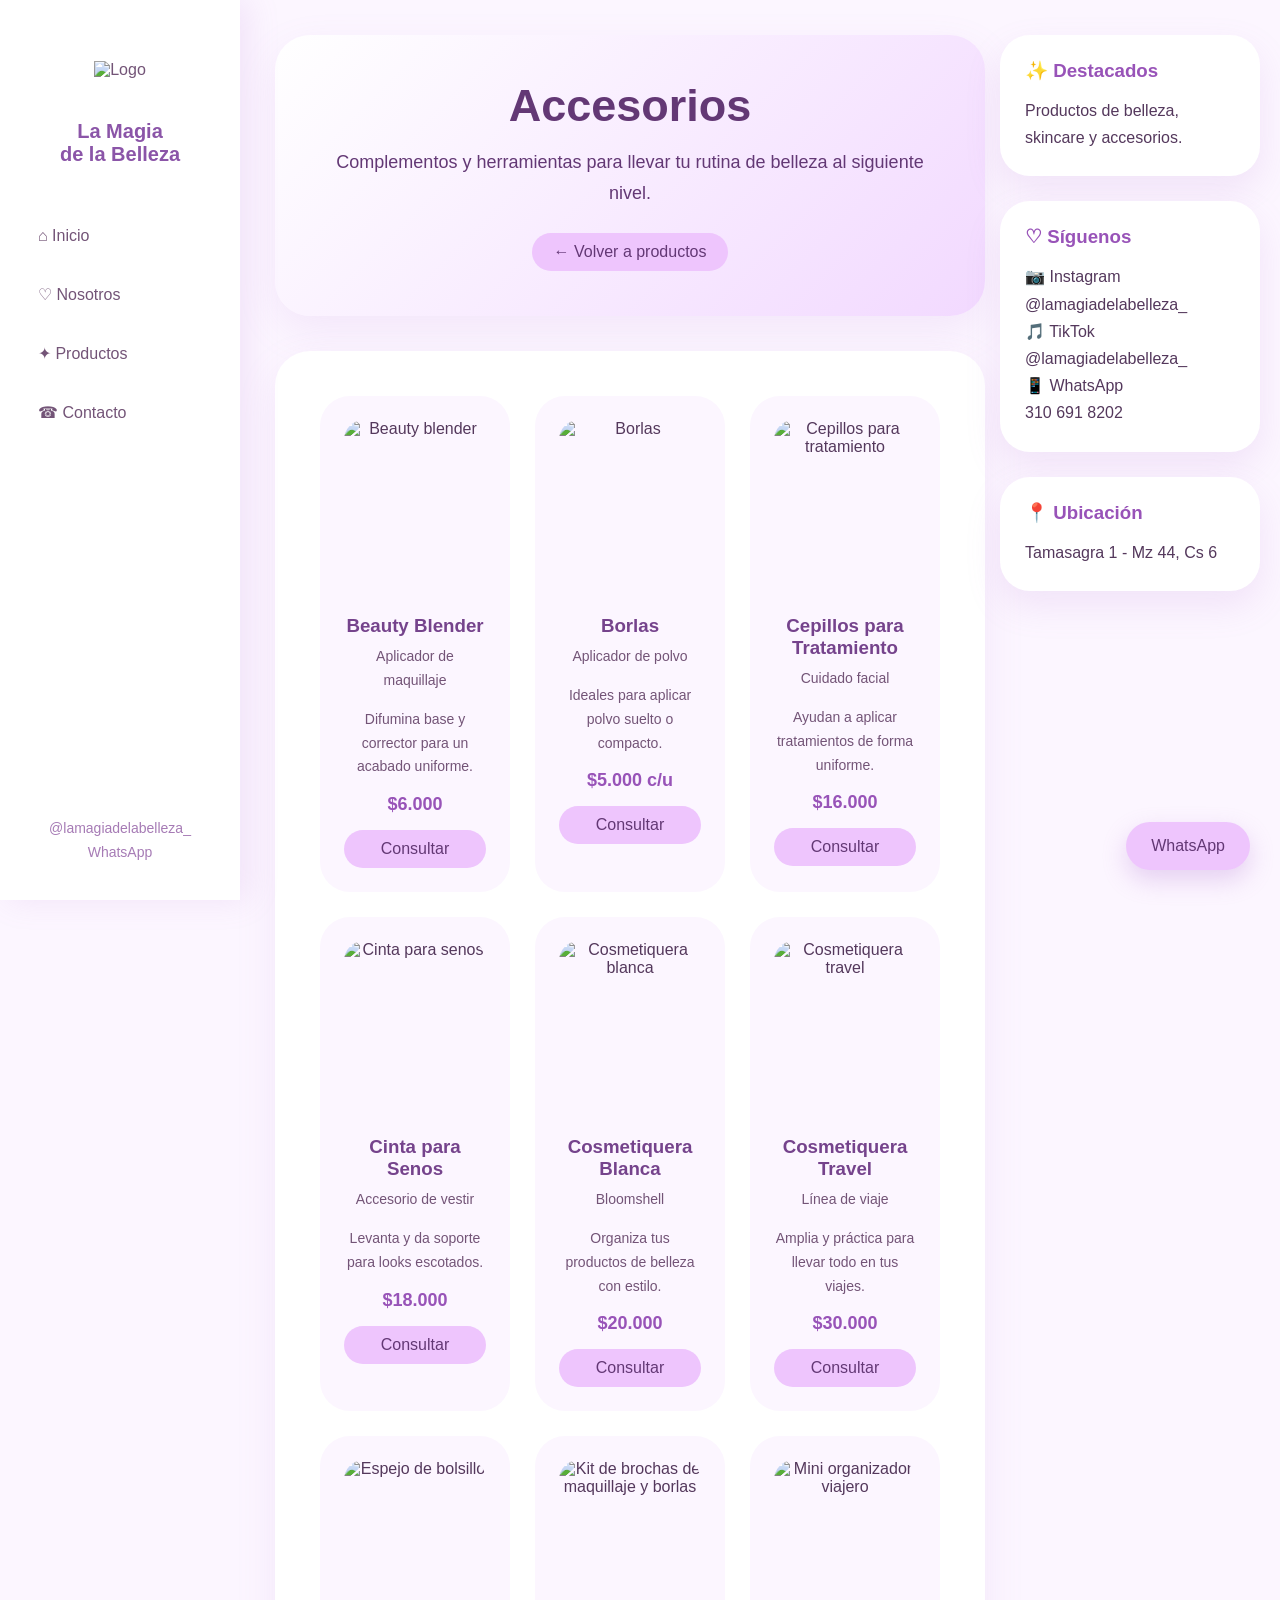
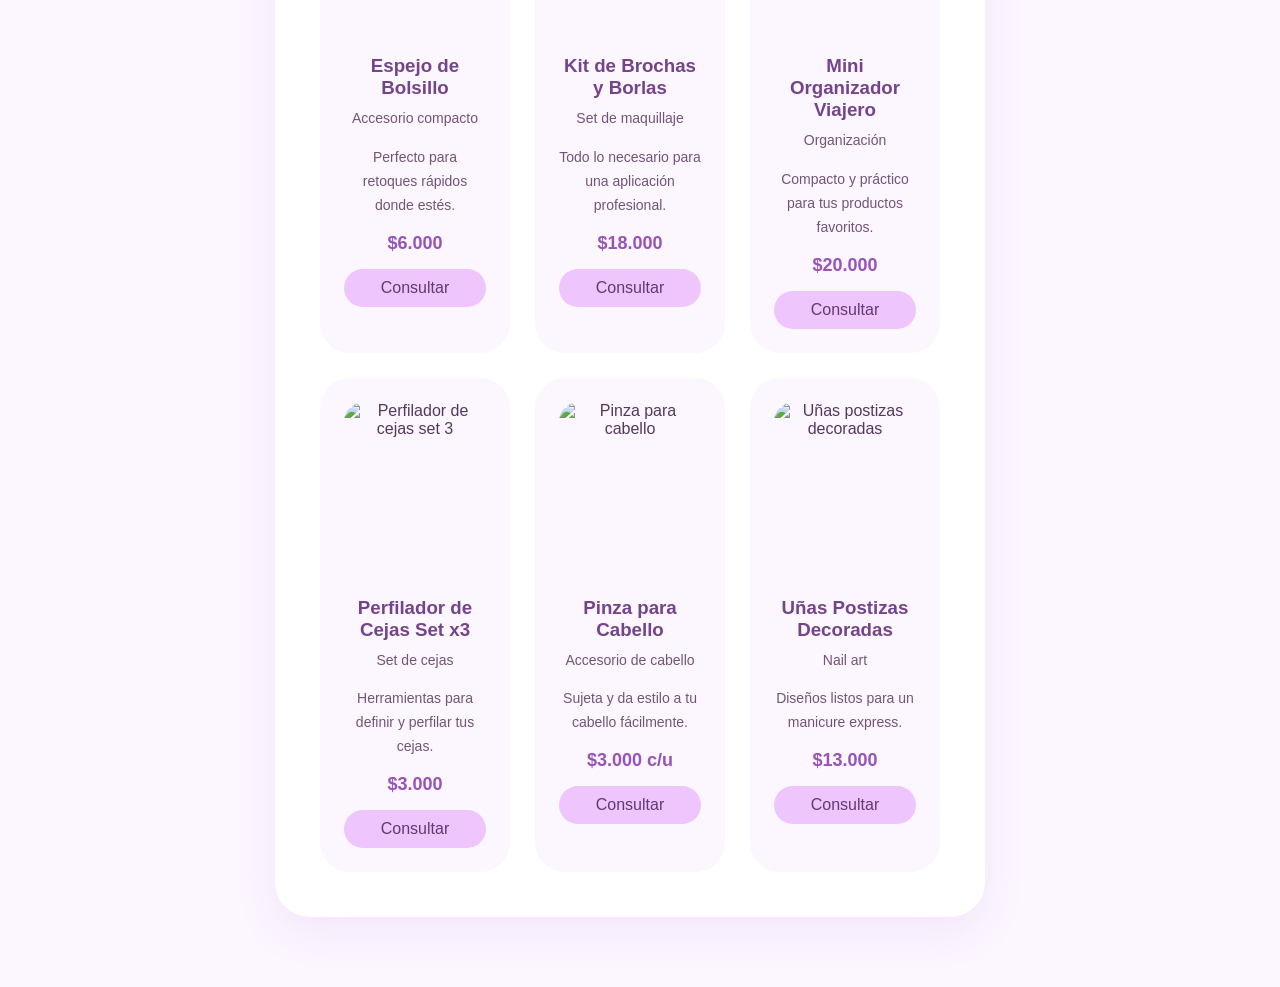
==== accesorios.html @ 2b06f8c1 "Add files via upload" ====
<!DOCTYPE html>
<html lang="es">

<head>

<meta charset="UTF-8">
<meta name="viewport" content="width=device-width, initial-scale=1.0">

<title>Accesorios | La Magia de la Belleza</title>


<link rel="icon" type="image/png" href="images/personaje.png">

<link rel="stylesheet" href="estilos.css">

</head>


<body>


<div class="pagina">


<!-- MENÚ IZQUIERDO -->

<aside class="menu-lateral">

<a href="index.html#inicio">
<img src="images/logo.png" class="logo" alt="Logo">
</a>

<h3>
La Magia<br>
de la Belleza
</h3>

<nav>

<a href="index.html#inicio">⌂ Inicio</a>

<a href="index.html#nosotros">♡ Nosotros</a>

<a href="index.html#productos">✦ Productos</a>

<a href="index.html#contacto">☎ Contacto</a>

</nav>

<div class="redes">

<p>@lamagiadelabelleza_</p>

<p>WhatsApp</p>

</div>

</aside>



<!-- CONTENIDO CENTRAL -->

<main class="contenido">


<section id="categoria-accesorios" class="categoria">

<h1>Accesorios</h1>

<p>
Complementos y herramientas para llevar tu rutina
de belleza al siguiente nivel.
</p>

<a href="index.html#productos" class="boton-volver">
← Volver a productos
</a>

</section>


<section id="lista-accesorios">

<div class="productos">


<div class="producto">
<img src="images/img2.jpg" alt="Beauty blender">
<h3>Beauty Blender</h3>
<p>Aplicador de maquillaje</p>
<p>Difumina base y corrector para un acabado uniforme.</p>
<strong>$6.000</strong>
<a href="#" class="boton-consultar">Consultar</a>
</div>

<div class="producto">
<img src="images/img5.jpg" alt="Borlas">
<h3>Borlas</h3>
<p>Aplicador de polvo</p>
<p>Ideales para aplicar polvo suelto o compacto.</p>
<strong>$5.000 c/u</strong>
<a href="#" class="boton-consultar">Consultar</a>
</div>

<div class="producto">
<img src="images/img10.jpg" alt="Cepillos para tratamiento">
<h3>Cepillos para Tratamiento</h3>
<p>Cuidado facial</p>
<p>Ayudan a aplicar tratamientos de forma uniforme.</p>
<strong>$16.000</strong>
<a href="#" class="boton-consultar">Consultar</a>
</div>

<div class="producto">
<img src="images/img11.jpg" alt="Cinta para senos">
<h3>Cinta para Senos</h3>
<p>Accesorio de vestir</p>
<p>Levanta y da soporte para looks escotados.</p>
<strong>$18.000</strong>
<a href="#" class="boton-consultar">Consultar</a>
</div>

<div class="producto">
<img src="images/img9.jpg" alt="Cosmetiquera blanca">
<h3>Cosmetiquera Blanca</h3>
<p>Bloomshell</p>
<p>Organiza tus productos de belleza con estilo.</p>
<strong>$20.000</strong>
<a href="#" class="boton-consultar">Consultar</a>
</div>

<div class="producto">
<img src="images/img8.jpg" alt="Cosmetiquera travel">
<h3>Cosmetiquera Travel</h3>
<p>Línea de viaje</p>
<p>Amplia y práctica para llevar todo en tus viajes.</p>
<strong>$30.000</strong>
<a href="#" class="boton-consultar">Consultar</a>
</div>

<div class="producto">
<img src="images/img3.jpg" alt="Espejo de bolsillo">
<h3>Espejo de Bolsillo</h3>
<p>Accesorio compacto</p>
<p>Perfecto para retoques rápidos donde estés.</p>
<strong>$6.000</strong>
<a href="#" class="boton-consultar">Consultar</a>
</div>

<div class="producto">
<img src="images/img1.jpg" alt="Kit de brochas de maquillaje y borlas">
<h3>Kit de Brochas y Borlas</h3>
<p>Set de maquillaje</p>
<p>Todo lo necesario para una aplicación profesional.</p>
<strong>$18.000</strong>
<a href="#" class="boton-consultar">Consultar</a>
</div>

<div class="producto">
<img src="images/img4.jpg" alt="Mini organizador viajero">
<h3>Mini Organizador Viajero</h3>
<p>Organización</p>
<p>Compacto y práctico para tus productos favoritos.</p>
<strong>$20.000</strong>
<a href="#" class="boton-consultar">Consultar</a>
</div>

<div class="producto">
<img src="images/img12.jpg" alt="Perfilador de cejas set 3">
<h3>Perfilador de Cejas Set x3</h3>
<p>Set de cejas</p>
<p>Herramientas para definir y perfilar tus cejas.</p>
<strong>$3.000</strong>
<a href="#" class="boton-consultar">Consultar</a>
</div>

<div class="producto">
<img src="images/img6.jpg" alt="Pinza para cabello">
<h3>Pinza para Cabello</h3>
<p>Accesorio de cabello</p>
<p>Sujeta y da estilo a tu cabello fácilmente.</p>
<strong>$3.000 c/u</strong>
<a href="#" class="boton-consultar">Consultar</a>
</div>

<div class="producto">
<img src="images/img7.jpg" alt="Uñas postizas decoradas">
<h3>Uñas Postizas Decoradas</h3>
<p>Nail art</p>
<p>Diseños listos para un manicure express.</p>
<strong>$13.000</strong>
<a href="#" class="boton-consultar">Consultar</a>
</div>

</div>

</section>


</main>



<!-- COLUMNA DERECHA -->

<aside class="derecha">


<div class="tarjeta-lateral">

<h3>✨ Destacados</h3>

<p>Productos de belleza, skincare y accesorios.</p>

</div>


<div class="tarjeta-lateral">

<h3>♡ Síguenos</h3>

<p>
📷 Instagram<br>
@lamagiadelabelleza_
</p>

<p>
🎵 TikTok<br>
@lamagiadelabelleza_
</p>

<p>
📱 WhatsApp<br>
310 691 8202
</p>

</div>


<div class="tarjeta-lateral">

<h3>📍 Ubicación</h3>

<p>Tamasagra 1 - Mz 44, Cs 6</p>

</div>


</aside>


</div>


<a
href="https://wa.me/573106918202"
class="whatsapp"
target="_blank">
WhatsApp
</a>

<script>

const botones = document.querySelectorAll(".boton-consultar");

botones.forEach(function(boton) {

    boton.addEventListener("click", function(event) {

        event.preventDefault();

        const tarjeta = boton.closest(".producto");

        const nombreProducto = tarjeta.querySelector("h3").textContent.trim();

        const mensaje =
            "Hola, quisiera información sobre " + nombreProducto + ".";

        const numero = "573106918202";

        const enlace =
            "https://wa.me/" + numero + "?text=" + encodeURIComponent(mensaje);

        window.open(enlace, "_blank");

    });

});

</script>

</body>

</html>
---- estilos.css ----
/* ===============================
   CONFIGURACIÓN GENERAL
================================ */


*{
    margin:0;
    padding:0;
    box-sizing:border-box;
}


html{
    scroll-behavior:smooth;
}


body{

    font-family: "Arial", sans-serif;

    background:#FCF6FF;

    color:#54385c;

}




/* ===============================
   ESTRUCTURA PRINCIPAL
================================ */


.pagina{

    display:flex;

    min-height:100vh;

}



/* ===============================
   MENÚ LATERAL
================================ */


.menu-lateral{

    width:240px;

    height:100vh;

    position:fixed;

    left:0;

    top:0;


    background:#ffffff;


    padding:35px 20px;


    display:flex;

    flex-direction:column;

    align-items:center;


    box-shadow:
    8px 0 30px rgba(180,120,210,0.15);

}



.logo{

    width:120px;

    margin-bottom:15px;

}



.menu-lateral h3{

    text-align:center;

    color:#8b55a8;

    font-size:20px;

    margin-bottom:35px;

}



.menu-lateral nav{

    width:100%;

}



.menu-lateral a{


    display:block;

    text-decoration:none;

    color:#735477;


    padding:14px 18px;


    margin:12px 0;


    border-radius:25px;


    transition:.3s;


}



.menu-lateral a:hover{


    background:#EEC5FD;

    color:white;

    transform:translateX(8px);


}




.redes{

    margin-top:auto;

    color:#a67bb5;

    text-align:center;

    font-size:14px;

}




/* ===============================
   CONTENIDO CENTRAL
================================ */


.contenido{

    margin-left:240px;

    width:calc(100% - 500px);

    padding:35px;

}




section{

    background:white;


    border-radius:35px;


    padding:45px;


    margin-bottom:35px;


    box-shadow:

    0 15px 40px rgba(180,120,210,.12);


}





/* ===============================
   INICIO
================================ */


.inicio{


    min-height:500px;


    display:flex;

    align-items:center;

    justify-content:space-between;


    background:

    linear-gradient(
    135deg,
    #ffffff,
    #F2D9FF
    );


}



.inicio h1{


    font-size:55px;


    color:#633875;


    letter-spacing:2px;


}



.eslogan{


    margin:25px 0;


    font-size:22px;


    color:#8c6699;


}




button{


    border:none;


    background:#C58BE3;


    color:white;


    padding:15px 35px;


    border-radius:30px;


    cursor:pointer;


    transition:.3s;


}

.boton-descubrir {
    display: inline-block;

    background: #C58BE3;

    color: white;

    padding: 15px 35px;

    border-radius: 30px;

    text-decoration: none;

    transition: .3s;
}

.boton-descubrir:hover {
    background: #A96ACF;

    transform: scale(1.05);
}


button:hover{


    background:#A96ACF;


    transform:scale(1.05);


}





.personaje{


    width:320px;


    filter:drop-shadow(0 15px 15px rgba(150,80,180,.2));


    animation:flotar 3s infinite ease-in-out;


}



@keyframes flotar{


    50%{

        transform:translateY(-12px);

    }


}





/* ===============================
   TITULOS
================================ */



h2{


    text-align:center;


    color:#633875;


    font-size:34px;


    margin-bottom:30px;


}



p{

    line-height:1.7;

}





/* ===============================
   TARJETAS MISION VISION
================================ */


.mini-tarjetas{


    display:flex;


    gap:25px;


    margin-top:35px;


}



.mini-tarjetas div{


    flex:1;


    background:#FCF6FF;


    padding:25px;


    border-radius:25px;


}



.mini-tarjetas h3{


    color:#a05cc5;

    margin-bottom:10px;

}




/* ===============================
   PRODUCTOS
================================ */


.productos{


    display:flex;

    gap:25px;


}




.producto{


    flex:1;


    background:#FCF6FF;


    padding:25px;


    text-align:center;


    border-radius:30px;


    transition:.3s;


}



.producto:hover{


    transform:translateY(-12px);


    box-shadow:

    0 15px 35px rgba(180,120,210,.25);


}




.producto img{


    width:140px;


    height:140px;


    object-fit:contain;


}



.producto h3{


    color:#75438c;


    margin:15px;


}




.producto a{


    display:inline-block;


    margin-top:15px;


    padding:10px 20px;


    background:#EEC5FD;


    border-radius:25px;


    color:#633875;


    text-decoration:none;


    transition:.3s;


}




.producto a:hover{


    background:#C58BE3;

    color:white;


}





/* ===============================
   GALERÍA
================================ */



.galeria{


    display:grid;


    grid-template-columns:repeat(3,1fr);


    gap:20px;


}



.galeria img{


    width:100%;


    border-radius:25px;


    transition:.3s;


}



.galeria img:hover{


    transform:scale(1.05);


}





/* ===============================
   PANEL DERECHO
================================ */


.derecha{


    width:260px;


    position:fixed;


    right:20px;


    top:35px;


}



.tarjeta-lateral{


    background:white;


    padding:25px;


    border-radius:30px;


    margin-bottom:25px;


    box-shadow:

    0 15px 35px rgba(180,120,210,.15);


}



.tarjeta-lateral h3{


    color:#9853b8;


    margin-bottom:15px;


}





/* ===============================
   WHATSAPP
================================ */



.whatsapp{


    position:fixed;


    right:30px;


    bottom:30px;


    background:#EEC5FD;


    color:#633875;


    padding:15px 25px;


    border-radius:35px;


    text-decoration:none;


    box-shadow:0 10px 25px rgba(180,120,210,.3);


}





/* ===============================
   CELULAR
================================ */



@media(max-width:1000px){


.pagina{

    display:block;

}


.menu-lateral{

    position:relative;

    width:100%;

    height:auto;

}



.contenido{


    margin-left:0;

    width:100%;

}



.derecha{


    position:relative;

    width:auto;

    right:auto;

    top:auto;

    padding:20px;


}



.inicio{


    flex-direction:column;

    text-align:center;


}



.personaje{

    width:250px;

}



.productos,

.mini-tarjetas{


    flex-direction:column;


}



.galeria{


    grid-template-columns:1fr;


}

}


/* ===============================
   PAGINA DE CATEGORIA
================================ */

.categoria {
    text-align: center;
    background: linear-gradient(
        135deg,
        #ffffff,
        #F2D9FF
    );
}

.categoria h1 {
    color: #633875;
    font-size: 45px;
    margin-bottom: 15px;
}

.categoria p {
    color: #633875;
    font-size: 18px;
    max-width: 650px;
    margin: 0 auto 25px;
}

.boton-volver {
    display: inline-block;
    padding: 10px 22px;
    background: #EEC5FD;
    color: #633875;
    text-decoration: none;
    border-radius: 25px;
    transition: .3s;
}

.boton-volver:hover {
    background: #C58BE3;
    color: white;
    transform: translateY(-3px);
}


/* ===============================
   TARJETAS DE PRODUCTOS
================================ */

.productos{

    display:grid;

    grid-template-columns:repeat(3,1fr);

    gap:25px;

}


.producto {
    background: #FCF6FF;
    padding: 22px;
    text-align: center;
    border-radius: 30px;
display: flex;
    flex-direction: column;
    border: 2px solid transparent;

    transition:
        transform .3s,
        box-shadow .3s,
        border-color .3s;


}


.producto:hover {
    transform: translateY(-10px);

    border-color: #EEC5FD;

    box-shadow:
        0 15px 35px rgba(180,120,210,.25);
}


.producto img {
    width: 100%;
    height: 180px;

    object-fit: contain;

    border-radius: 20px;

    transition: transform .3s;
}


.producto:hover img {
    transform: scale(1.08);
}


.producto h3 {
    color: #75438c;

    margin: 15px 0 8px;
}


.producto p {
    color: #735477;

    font-size: 14px;

    margin-bottom: 15px;
}


.producto strong {
    color: #9853b8;

    font-size: 18px;
}


.boton-consultar {
    display: inline-block;
    margin-top: auto;
    padding: 10px 20px;
    background: #EEC5FD;
    border-radius: 25px;
    color: #633875;
    text-decoration: none;
    transition: .3s;
}

.boton-consultar:hover {
    background: #C58BE3;
    color: white;
}


.productos{

    display:grid;

    grid-template-columns:repeat(3,1fr);

    gap:25px;

    align-items:stretch;

}
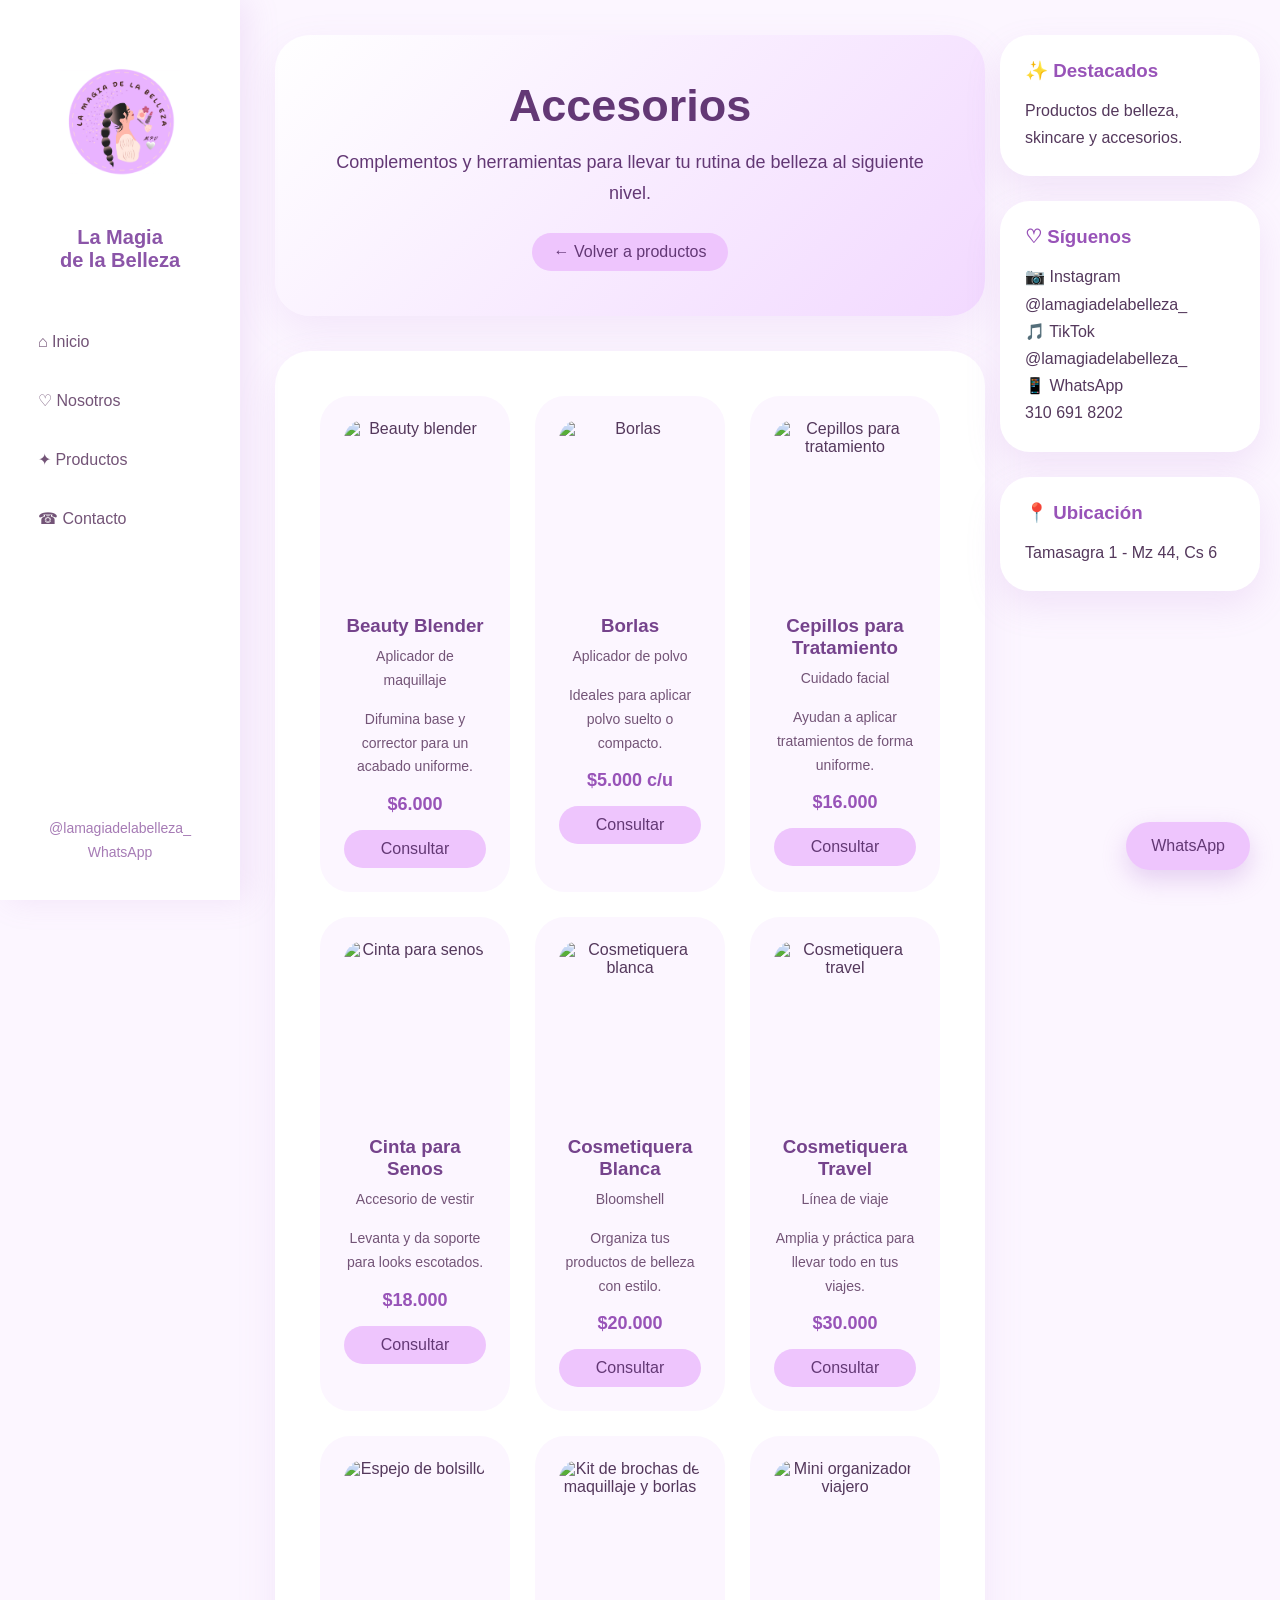
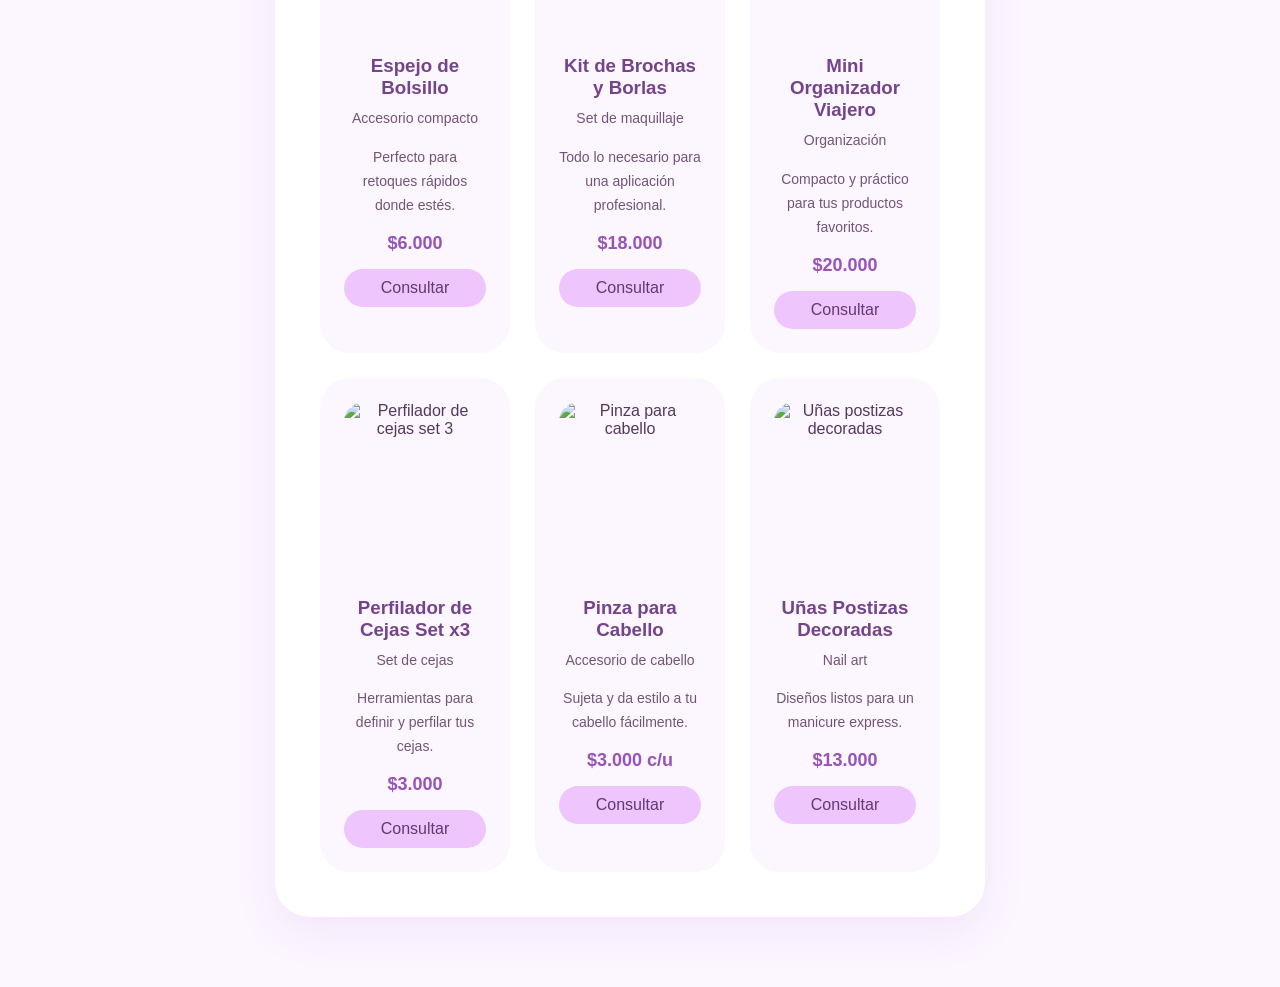
==== commit 33dd1066: "Update accesorios.html" ====
--- a/accesorios.html
+++ b/accesorios.html
@@ -27,7 +27,7 @@
 <aside class="menu-lateral">
 
 <a href="index.html#inicio">
-<img src="images/logo.png" class="logo" alt="Logo">
+<img src="images/logo.png" class="logo" alt="logo">
 </a>
 
 <h3>
@@ -292,4 +292,4 @@
 
 </body>
 
-</html>+</html>
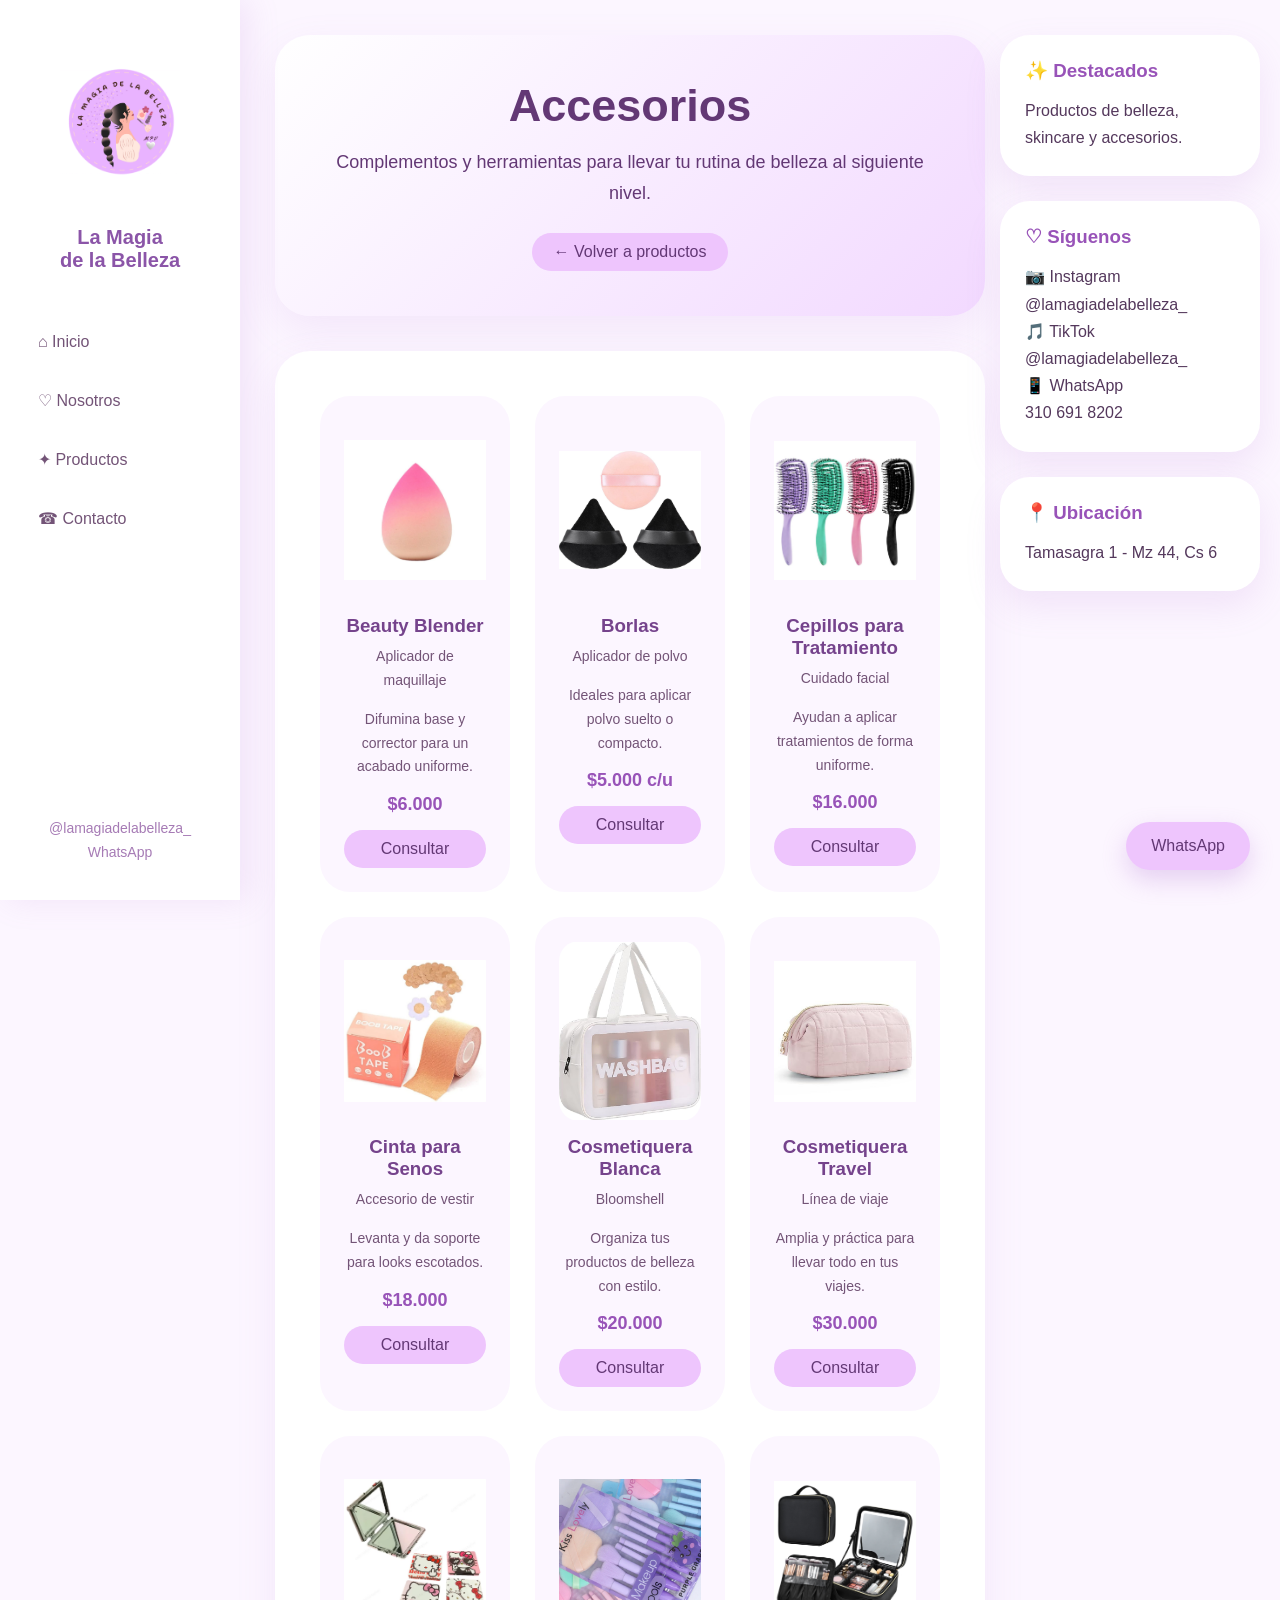
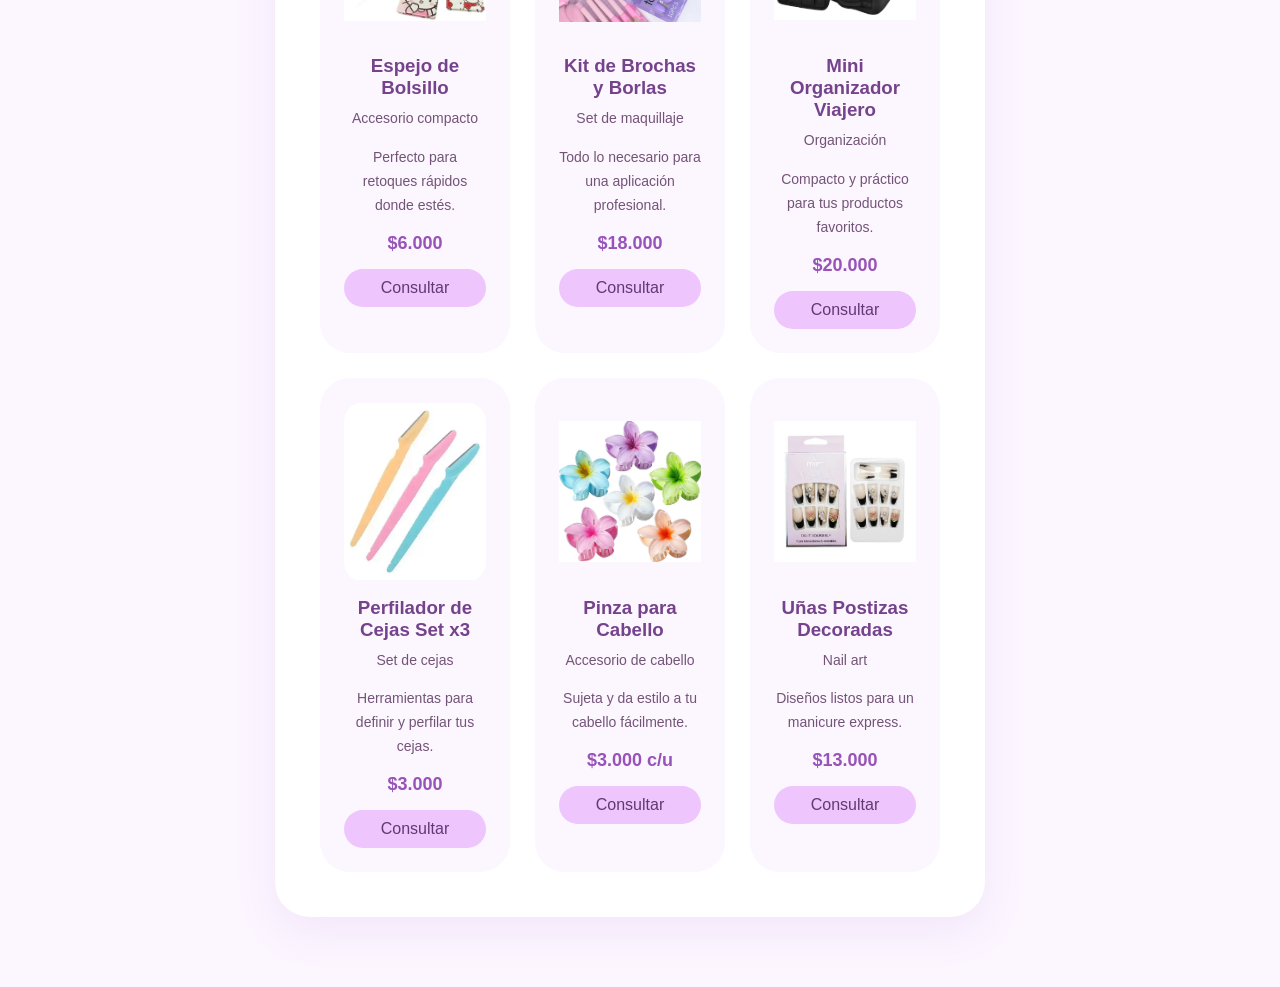
==== commit 4ffea451: "Update accesorios.html" ====
--- a/accesorios.html
+++ b/accesorios.html
@@ -86,7 +86,7 @@
 
 
 <div class="producto">
-<img src="images/img2.jpg" alt="Beauty blender">
+<img src="images/a (2).png" alt="Beauty blender">
 <h3>Beauty Blender</h3>
 <p>Aplicador de maquillaje</p>
 <p>Difumina base y corrector para un acabado uniforme.</p>
@@ -95,7 +95,7 @@
 </div>
 
 <div class="producto">
-<img src="images/img5.jpg" alt="Borlas">
+<img src="images/a (3).png" alt="Borlas">
 <h3>Borlas</h3>
 <p>Aplicador de polvo</p>
 <p>Ideales para aplicar polvo suelto o compacto.</p>
@@ -104,7 +104,7 @@
 </div>
 
 <div class="producto">
-<img src="images/img10.jpg" alt="Cepillos para tratamiento">
+<img src="images/a (4).png" alt="Cepillos para tratamiento">
 <h3>Cepillos para Tratamiento</h3>
 <p>Cuidado facial</p>
 <p>Ayudan a aplicar tratamientos de forma uniforme.</p>
@@ -113,7 +113,7 @@
 </div>
 
 <div class="producto">
-<img src="images/img11.jpg" alt="Cinta para senos">
+<img src="images/a (5).png" alt="Cinta para senos">
 <h3>Cinta para Senos</h3>
 <p>Accesorio de vestir</p>
 <p>Levanta y da soporte para looks escotados.</p>
@@ -122,7 +122,7 @@
 </div>
 
 <div class="producto">
-<img src="images/img9.jpg" alt="Cosmetiquera blanca">
+<img src="images/a (7).png" alt="Cosmetiquera blanca">
 <h3>Cosmetiquera Blanca</h3>
 <p>Bloomshell</p>
 <p>Organiza tus productos de belleza con estilo.</p>
@@ -131,7 +131,7 @@
 </div>
 
 <div class="producto">
-<img src="images/img8.jpg" alt="Cosmetiquera travel">
+<img src="images/a (6).png" alt="Cosmetiquera travel">
 <h3>Cosmetiquera Travel</h3>
 <p>Línea de viaje</p>
 <p>Amplia y práctica para llevar todo en tus viajes.</p>
@@ -140,7 +140,7 @@
 </div>
 
 <div class="producto">
-<img src="images/img3.jpg" alt="Espejo de bolsillo">
+<img src="images/a (8).png" alt="Espejo de bolsillo">
 <h3>Espejo de Bolsillo</h3>
 <p>Accesorio compacto</p>
 <p>Perfecto para retoques rápidos donde estés.</p>
@@ -149,7 +149,7 @@
 </div>
 
 <div class="producto">
-<img src="images/img1.jpg" alt="Kit de brochas de maquillaje y borlas">
+<img src="images/a (9).png" alt="Kit de brochas de maquillaje y borlas">
 <h3>Kit de Brochas y Borlas</h3>
 <p>Set de maquillaje</p>
 <p>Todo lo necesario para una aplicación profesional.</p>
@@ -158,7 +158,7 @@
 </div>
 
 <div class="producto">
-<img src="images/img4.jpg" alt="Mini organizador viajero">
+<img src="images/a (10).png" alt="Mini organizador viajero">
 <h3>Mini Organizador Viajero</h3>
 <p>Organización</p>
 <p>Compacto y práctico para tus productos favoritos.</p>
@@ -167,7 +167,7 @@
 </div>
 
 <div class="producto">
-<img src="images/img12.jpg" alt="Perfilador de cejas set 3">
+<img src="images/a (11).png" alt="Perfilador de cejas set 3">
 <h3>Perfilador de Cejas Set x3</h3>
 <p>Set de cejas</p>
 <p>Herramientas para definir y perfilar tus cejas.</p>
@@ -176,7 +176,7 @@
 </div>
 
 <div class="producto">
-<img src="images/img6.jpg" alt="Pinza para cabello">
+<img src="images/a (12).png" alt="Pinza para cabello">
 <h3>Pinza para Cabello</h3>
 <p>Accesorio de cabello</p>
 <p>Sujeta y da estilo a tu cabello fácilmente.</p>
@@ -185,7 +185,7 @@
 </div>
 
 <div class="producto">
-<img src="images/img7.jpg" alt="Uñas postizas decoradas">
+<img src="images/a (1).png" alt="Uñas postizas decoradas">
 <h3>Uñas Postizas Decoradas</h3>
 <p>Nail art</p>
 <p>Diseños listos para un manicure express.</p>
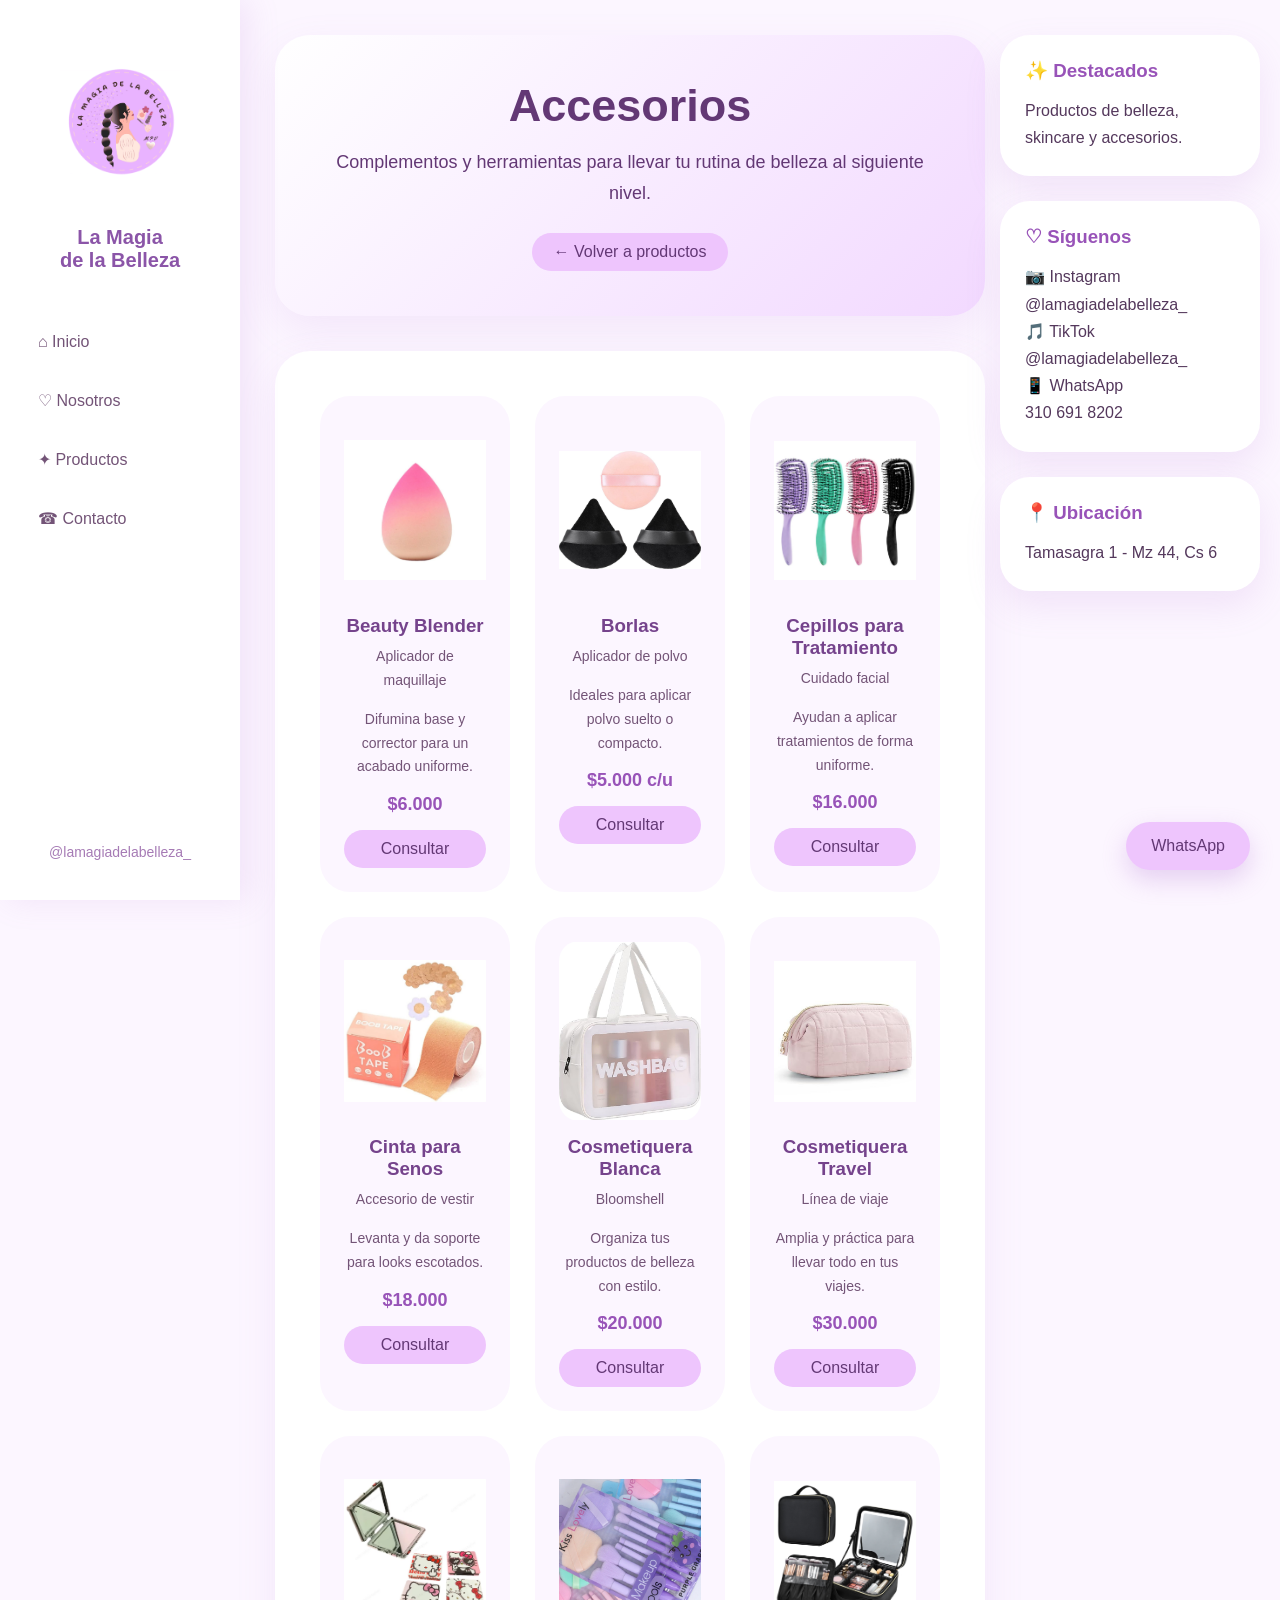
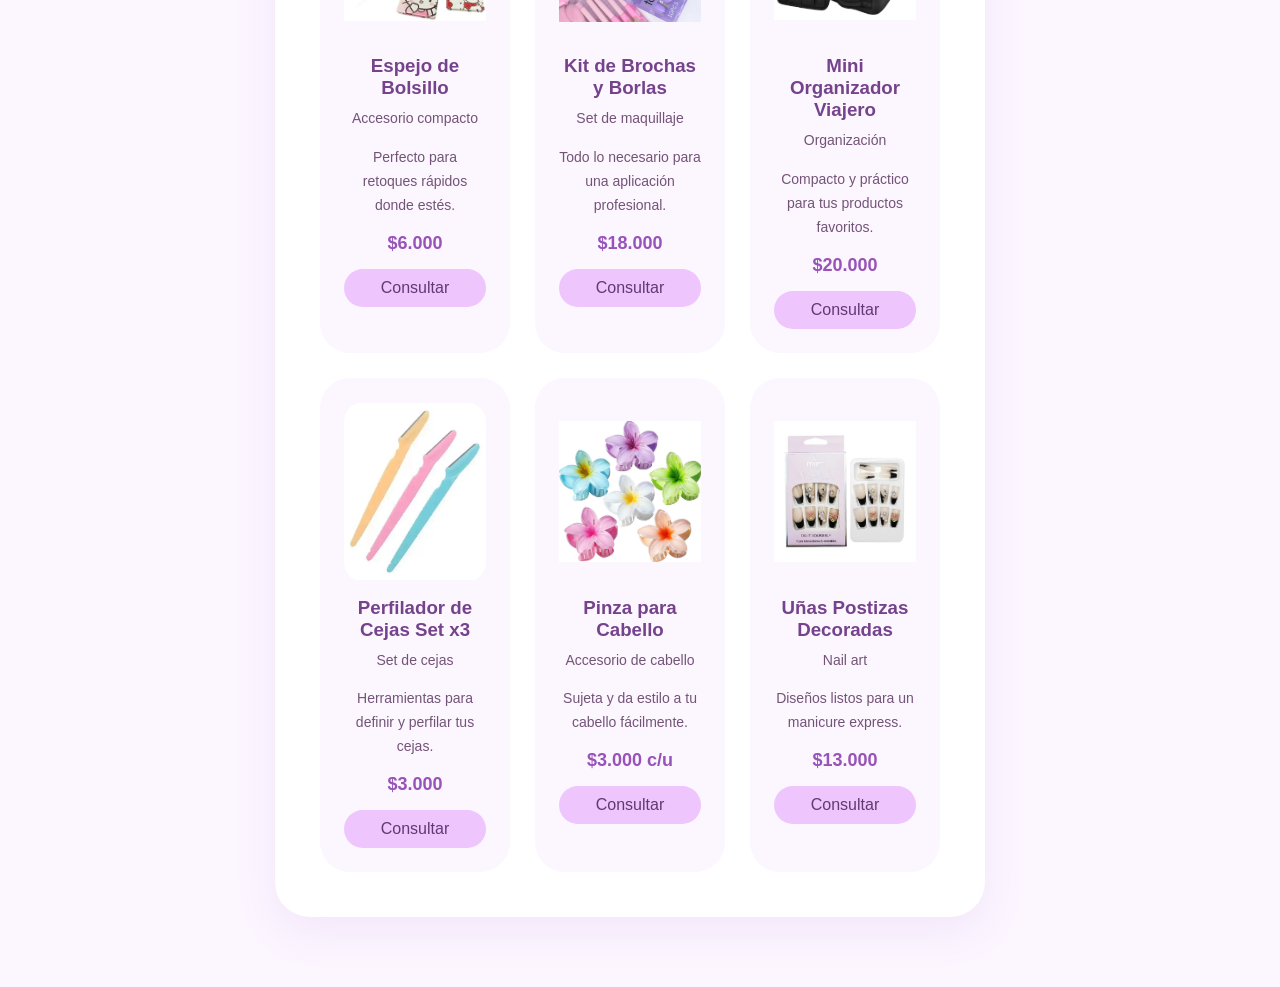
==== commit 3238d08c: "Update accesorios.html" ====
--- a/accesorios.html
+++ b/accesorios.html
@@ -18,13 +18,14 @@
 
 <body>
 
-
+<button class="menu-toggle" id="menuToggle" aria-label="Abrir menú">☰</button>
+    
 <div class="pagina">
 
 
 <!-- MENÚ IZQUIERDO -->
 
-<aside class="menu-lateral">
+<aside class="menu-lateral" id="menuLateral">
 
 <a href="index.html#inicio">
 <img src="images/logo.png" class="logo" alt="logo">
@@ -50,8 +51,6 @@
 <div class="redes">
 
 <p>@lamagiadelabelleza_</p>
-
-<p>WhatsApp</p>
 
 </div>
 
@@ -290,6 +289,16 @@
 
 </script>
 
+<script>
+
+document.getElementById("menuToggle").addEventListener("click", function(){
+
+    document.getElementById("menuLateral").classList.toggle("activo");
+
+});
+
+</script>
+    
 </body>
 
 </html>
--- a/estilos.css
+++ b/estilos.css
@@ -1002,4 +1002,63 @@
 
     align-items:stretch;
 
-}+}
+
+/* ===============================
+   FIX: 1 PRODUCTO POR FILA EN CELULAR
+================================ */
+
+@media(max-width:700px){
+
+    .productos{
+        grid-template-columns: 1fr;
+    }
+
+}
+
+
+/* ===============================
+   MENÚ HAMBURGUESA (SOLO CELULAR)
+================================ */
+
+.menu-toggle{
+    display:none;
+    position:fixed;
+    top:15px;
+    left:15px;
+    z-index:1000;
+
+    background:#C58BE3;
+    color:white;
+    border:none;
+    font-size:24px;
+    padding:8px 14px;
+    border-radius:12px;
+    cursor:pointer;
+
+    box-shadow:0 8px 20px rgba(180,120,210,.35);
+}
+
+@media(max-width:1000px){
+
+    .menu-toggle{
+        display:block;
+    }
+
+    .menu-lateral{
+        position:fixed;
+        left:-260px;
+        top:0;
+        height:100vh;
+        width:220px;
+
+        transition:.3s;
+
+        z-index:999;
+    }
+
+    .menu-lateral.activo{
+        left:0;
+    }
+
+}
